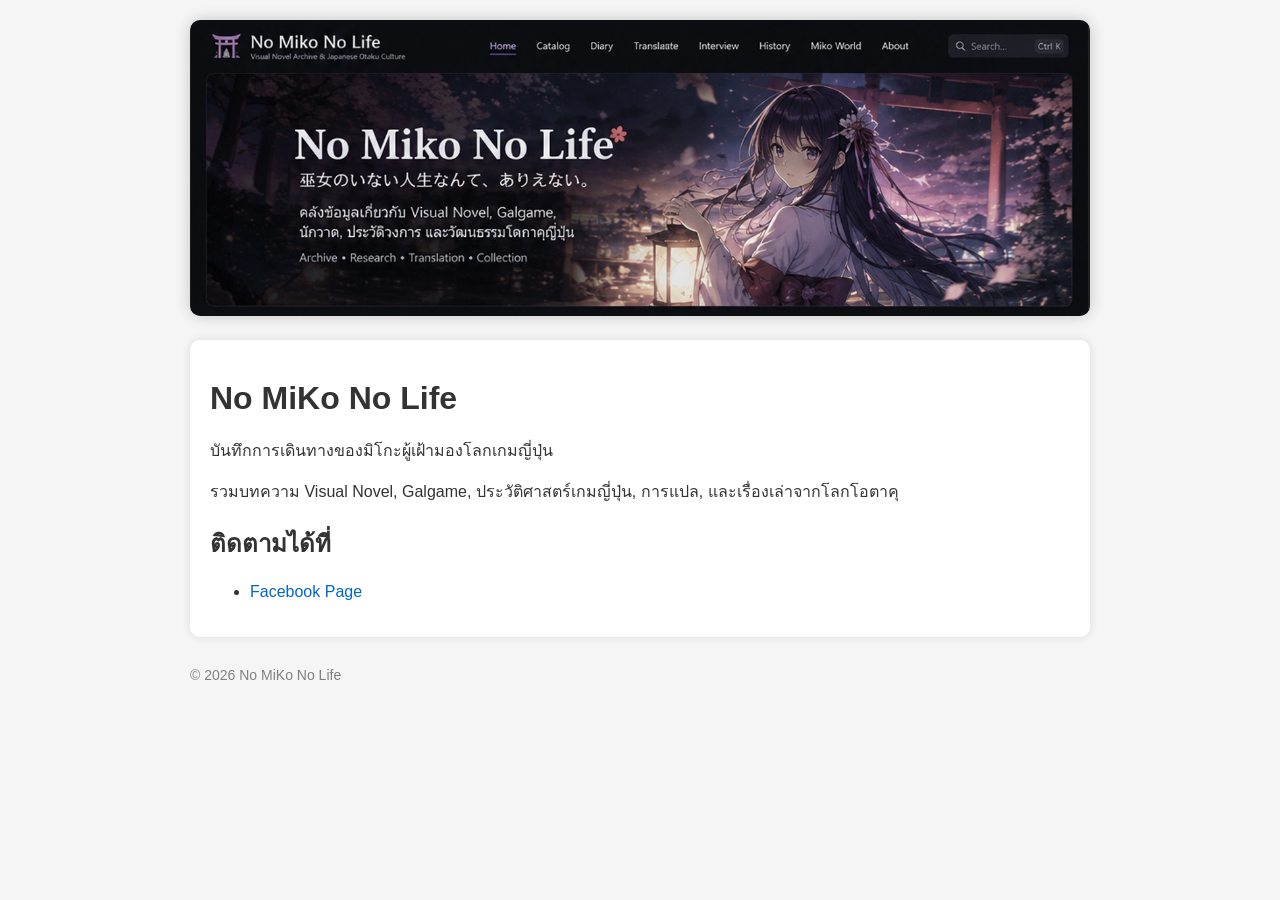
==== index.html @ 582529e1 "Add files via upload" ====
<!DOCTYPE html>
<html lang="th">

<head>
    <meta charset="utf-8">
    <meta name="viewport" content="width=device-width, initial-scale=1">

    <title>No MiKo No Life</title>

    <style>
        body {
            font-family: Tahoma, sans-serif;
            max-width: 900px;
            margin: auto;
            padding: 20px;
            background: #f5f5f5;
            color: #333;
        }

        .banner {
            width: 100%;
            border-radius: 10px;
            box-shadow: 0 0 15px rgba(0,0,0,0.2);
        }

        h1 {
            margin-top: 20px;
        }

        .card {
            background: white;
            padding: 20px;
            border-radius: 10px;
            margin-top: 20px;
            box-shadow: 0 0 10px rgba(0,0,0,0.1);
        }

        a {
            color: #0066cc;
            text-decoration: none;
        }

        a:hover {
            text-decoration: underline;
        }

        footer {
            margin-top: 30px;
            color: gray;
            font-size: 14px;
        }
    </style>
</head>

<body>

    <img src="miko.jpg" alt="No MiKo No Life" class="banner">

    <div class="card">
        <h1>No MiKo No Life</h1>

        <p>
            บันทึกการเดินทางของมิโกะผู้เฝ้ามองโลกเกมญี่ปุ่น
        </p>

        <p>
            รวมบทความ Visual Novel, Galgame,
            ประวัติศาสตร์เกมญี่ปุ่น, การแปล,
            และเรื่องเล่าจากโลกโอตาคุ
        </p>

        <h2>ติดตามได้ที่</h2>

        <ul>
            <li>
                <a href="https://www.facebook.com/nomikonolife" target="_blank">
                    Facebook Page
                </a>
            </li>
        </ul>
    </div>

    <footer>
        © 2026 No MiKo No Life
    </footer>

</body>

</html>
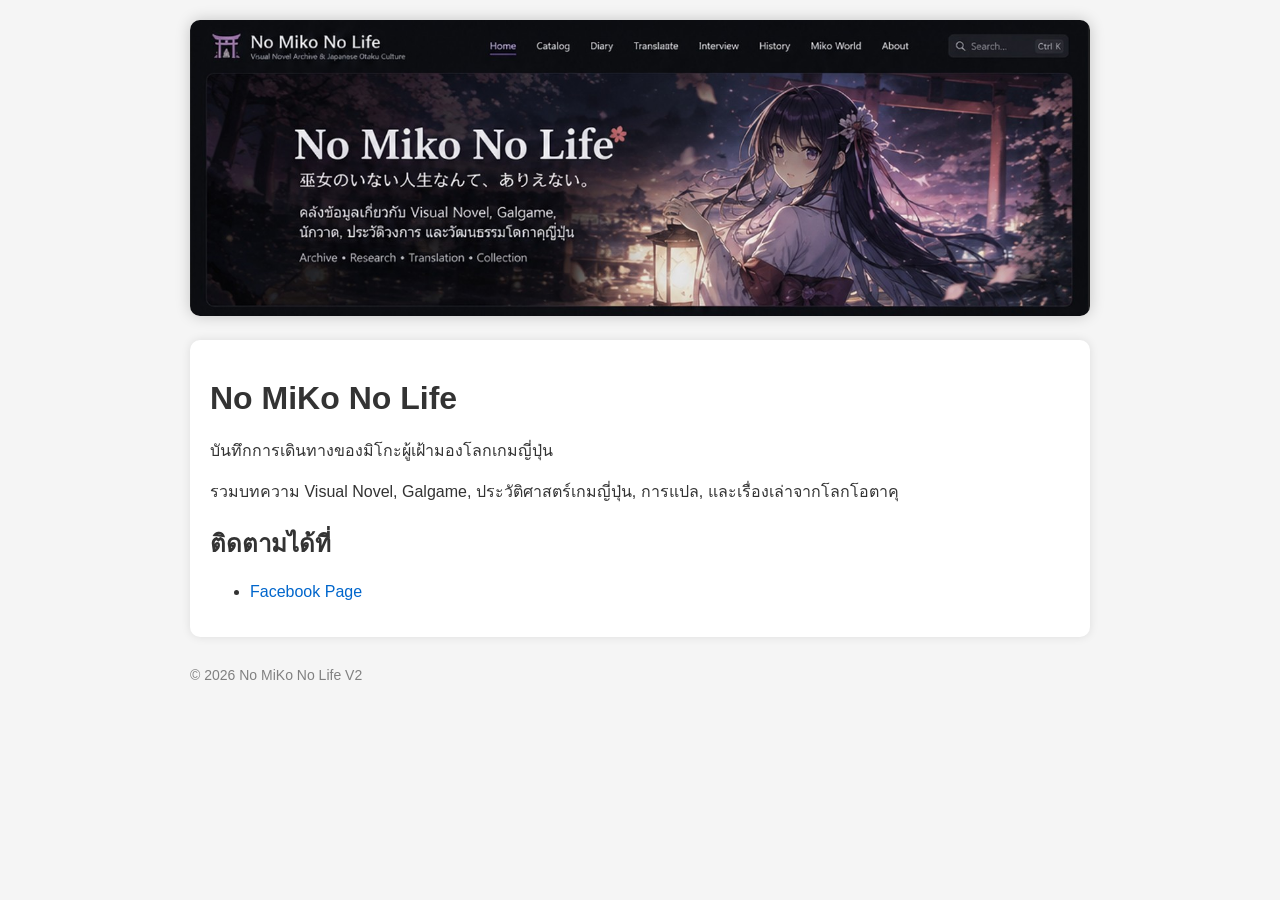
==== commit a3ebd97d: "Modify footer text in index.html Updated footer text to include 'V2'." ====
--- a/index.html
+++ b/index.html
@@ -81,9 +81,9 @@
     </div>
 
     <footer>
-        © 2026 No MiKo No Life
+        © 2026 No MiKo No Life V2
     </footer>
 
 </body>
 
-</html>+</html>
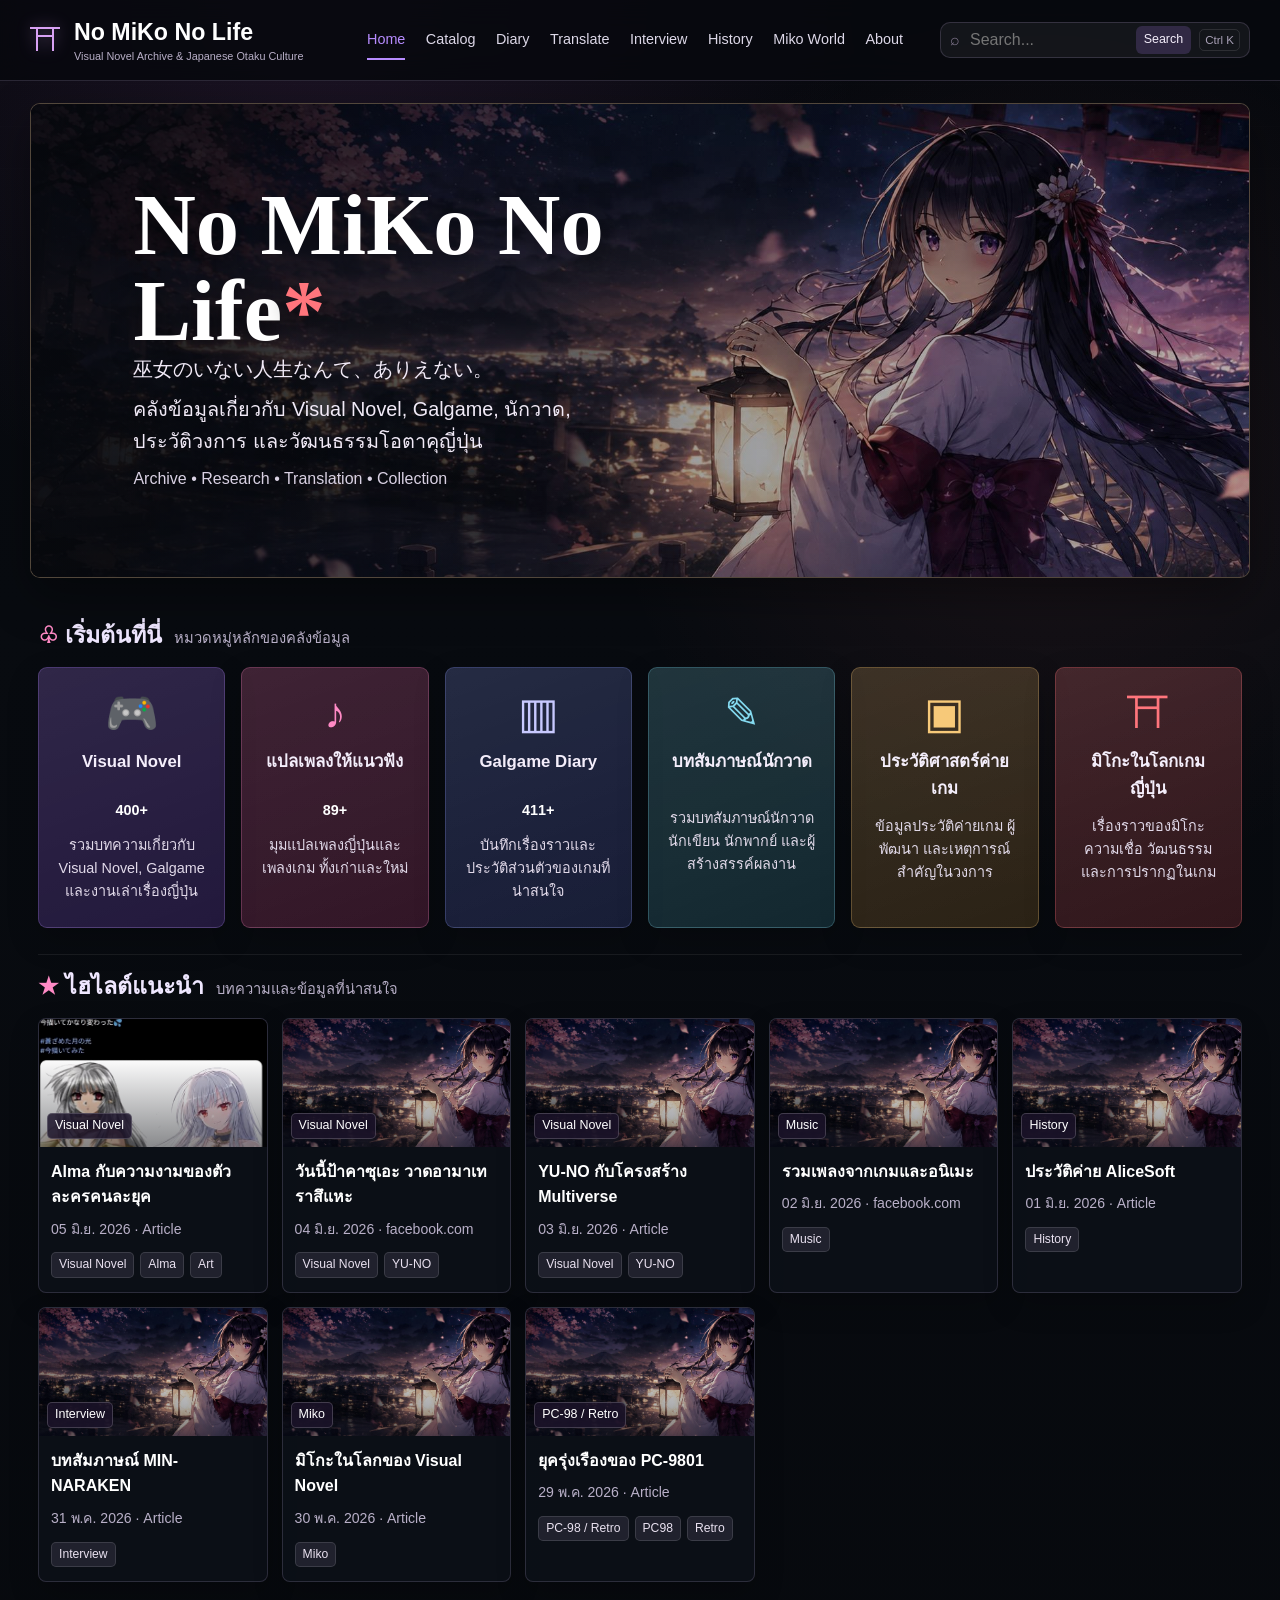
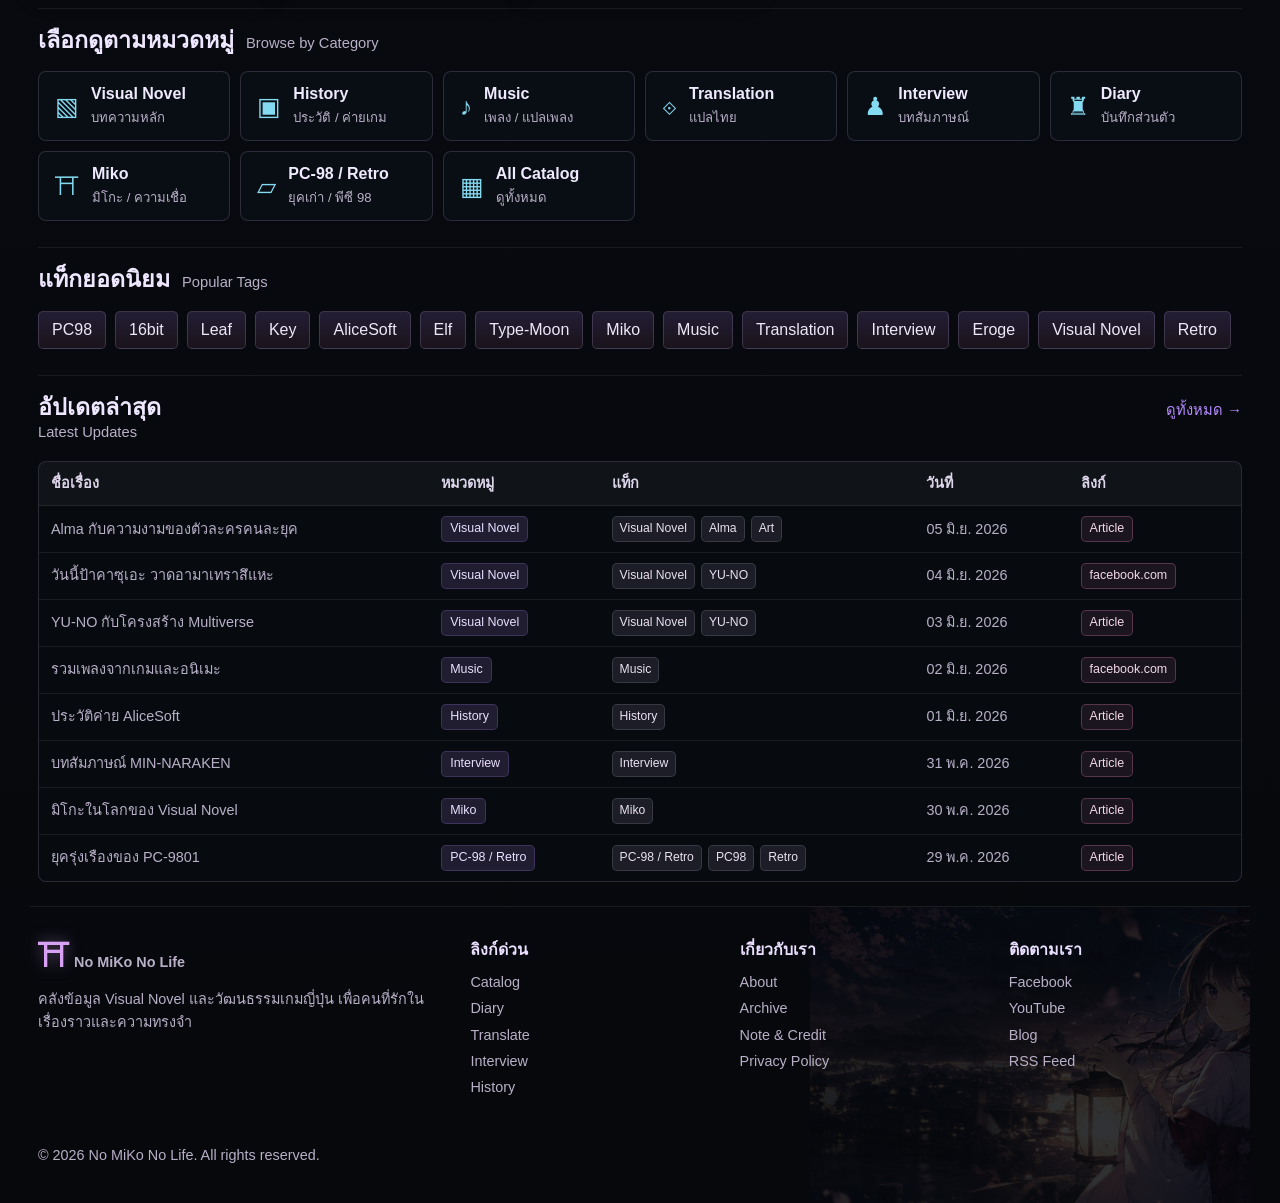
==== commit 9ef77951: "Add files via upload" ====
--- a/index.html
+++ b/index.html
@@ -1,89 +1,197 @@
-<!DOCTYPE html>
-<html lang="th">
-
-<head>
-    <meta charset="utf-8">
-    <meta name="viewport" content="width=device-width, initial-scale=1">
-
-    <title>No MiKo No Life</title>
-
-    <style>
-        body {
-            font-family: Tahoma, sans-serif;
-            max-width: 900px;
-            margin: auto;
-            padding: 20px;
-            background: #f5f5f5;
-            color: #333;
-        }
-
-        .banner {
-            width: 100%;
-            border-radius: 10px;
-            box-shadow: 0 0 15px rgba(0,0,0,0.2);
-        }
-
-        h1 {
-            margin-top: 20px;
-        }
-
-        .card {
-            background: white;
-            padding: 20px;
-            border-radius: 10px;
-            margin-top: 20px;
-            box-shadow: 0 0 10px rgba(0,0,0,0.1);
-        }
-
-        a {
-            color: #0066cc;
-            text-decoration: none;
-        }
-
-        a:hover {
-            text-decoration: underline;
-        }
-
-        footer {
-            margin-top: 30px;
-            color: gray;
-            font-size: 14px;
-        }
-    </style>
-</head>
-
-<body>
-
-    <img src="miko.jpg" alt="No MiKo No Life" class="banner">
-
-    <div class="card">
-        <h1>No MiKo No Life</h1>
-
-        <p>
-            บันทึกการเดินทางของมิโกะผู้เฝ้ามองโลกเกมญี่ปุ่น
-        </p>
-
-        <p>
-            รวมบทความ Visual Novel, Galgame,
-            ประวัติศาสตร์เกมญี่ปุ่น, การแปล,
-            และเรื่องเล่าจากโลกโอตาคุ
-        </p>
-
-        <h2>ติดตามได้ที่</h2>
-
-        <ul>
-            <li>
-                <a href="https://www.facebook.com/nomikonolife" target="_blank">
-                    Facebook Page
-                </a>
-            </li>
-        </ul>
-    </div>
-
-    <footer>
-        © 2026 No MiKo No Life V2
-    </footer>
-
-</body>
-
-</html>
+<!DOCTYPE html>
+<html lang="th">
+<head>
+    <meta charset="UTF-8">
+    <meta name="viewport" content="width=device-width, initial-scale=1">
+    <meta name="description" content="No MiKo No Life - Visual Novel Archive & Japanese Otaku Culture">
+    <title>No MiKo No Life</title>
+    <link rel="stylesheet" href="css/style.css">
+</head>
+<body data-page="home">
+    <header class="site-header">
+        <a class="brand" href="index.html">
+            <span class="brand-icon" aria-hidden="true">⛩</span>
+            <span>
+                <strong>No MiKo No Life</strong>
+                <small>Visual Novel Archive &amp; Japanese Otaku Culture</small>
+            </span>
+        </a>
+        <nav class="main-nav" aria-label="เมนูหลัก">
+            <a class="active" href="index.html">Home</a>
+            <a href="archive.html">Catalog</a>
+            <a href="archive.html?category=Diary">Diary</a>
+            <a href="archive.html?category=Translation">Translate</a>
+            <a href="archive.html?category=Interview">Interview</a>
+            <a href="archive.html?category=History">History</a>
+            <a href="archive.html?category=Miko">Miko World</a>
+            <a href="about.html">About</a>
+        </nav>
+        <form class="search-box" role="search">
+            <span aria-hidden="true">⌕</span>
+            <input id="site-search" type="search" placeholder="Search...">
+            <button type="submit">Search</button>
+            <kbd>Ctrl K</kbd>
+        </form>
+    </header>
+
+    <main class="page">
+        <section class="hero" aria-labelledby="hero-title">
+            <img src="img/miko.jpg" alt="No MiKo No Life hero banner">
+            <div class="hero-overlay"></div>
+            <div class="hero-copy">
+                <h1 id="hero-title">No MiKo No Life<span aria-hidden="true">*</span></h1>
+                <p class="jp-line">巫女のいない人生なんて、ありえない。</p>
+                <p>คลังข้อมูลเกี่ยวกับ Visual Novel, Galgame, นักวาด, ประวัติวงการ และวัฒนธรรมโอตาคุญี่ปุ่น</p>
+                <p class="archive-line">Archive • Research • Translation • Collection</p>
+            </div>
+        </section>
+
+        <section class="section start-section" aria-labelledby="start-title">
+            <div class="section-title">
+                <h2 id="start-title"><span aria-hidden="true">♧</span> เริ่มต้นที่นี่</h2>
+                <p>หมวดหมู่หลักของคลังข้อมูล</p>
+            </div>
+            <div class="start-grid">
+                <a class="start-card violet" href="archive.html?category=Visual%20Novel">
+                    <div class="start-icon" aria-hidden="true">🎮</div>
+                    <h3>Visual Novel</h3>
+                    <strong>400+</strong>
+                    <p>รวมบทความเกี่ยวกับ Visual Novel, Galgame และงานเล่าเรื่องญี่ปุ่น</p>
+                </a>
+                <a class="start-card pink" href="archive.html?category=Music">
+                    <div class="start-icon" aria-hidden="true">♪</div>
+                    <h3>แปลเพลงให้แนวฟัง</h3>
+                    <strong>89+</strong>
+                    <p>มุมแปลเพลงญี่ปุ่นและเพลงเกม ทั้งเก่าและใหม่</p>
+                </a>
+                <a class="start-card blue" href="archive.html?category=Diary">
+                    <div class="start-icon" aria-hidden="true">▥</div>
+                    <h3>Galgame Diary</h3>
+                    <strong>411+</strong>
+                    <p>บันทึกเรื่องราวและประวัติส่วนตัวของเกมที่น่าสนใจ</p>
+                </a>
+                <a class="start-card cyan" href="archive.html?category=Interview">
+                    <div class="start-icon" aria-hidden="true">✎</div>
+                    <h3>บทสัมภาษณ์นักวาด</h3>
+                    <p>รวมบทสัมภาษณ์นักวาด นักเขียน นักพากย์ และผู้สร้างสรรค์ผลงาน</p>
+                </a>
+                <a class="start-card gold" href="archive.html?category=History">
+                    <div class="start-icon" aria-hidden="true">▣</div>
+                    <h3>ประวัติศาสตร์ค่ายเกม</h3>
+                    <p>ข้อมูลประวัติค่ายเกม ผู้พัฒนา และเหตุการณ์สำคัญในวงการ</p>
+                </a>
+                <a class="start-card red" href="archive.html?category=Miko">
+                    <div class="start-icon" aria-hidden="true">⛩</div>
+                    <h3>มิโกะในโลกเกมญี่ปุ่น</h3>
+                    <p>เรื่องราวของมิโกะ ความเชื่อ วัฒนธรรม และการปรากฏในเกม</p>
+                </a>
+            </div>
+        </section>
+
+        <section class="section" aria-labelledby="highlight-title">
+            <div class="section-title">
+                <h2 id="highlight-title"><span aria-hidden="true">★</span> ไฮไลต์แนะนำ</h2>
+                <p>บทความและข้อมูลที่น่าสนใจ</p>
+            </div>
+            <div id="highlight-grid" class="highlight-grid"></div>
+        </section>
+
+        <section class="section" aria-labelledby="category-title">
+            <div class="section-title">
+                <h2 id="category-title">เลือกดูตามหมวดหมู่</h2>
+                <p>Browse by Category</p>
+            </div>
+            <div class="category-grid">
+                <a href="archive.html?category=Visual%20Novel"><span>▧</span><strong>Visual Novel</strong><small>บทความหลัก</small></a>
+                <a href="archive.html?category=History"><span>▣</span><strong>History</strong><small>ประวัติ / ค่ายเกม</small></a>
+                <a href="archive.html?category=Music"><span>♪</span><strong>Music</strong><small>เพลง / แปลเพลง</small></a>
+                <a href="archive.html?category=Translation"><span>⟐</span><strong>Translation</strong><small>แปลไทย</small></a>
+                <a href="archive.html?category=Interview"><span>♟</span><strong>Interview</strong><small>บทสัมภาษณ์</small></a>
+                <a href="archive.html?category=Diary"><span>♜</span><strong>Diary</strong><small>บันทึกส่วนตัว</small></a>
+                <a href="archive.html?category=Miko"><span>⛩</span><strong>Miko</strong><small>มิโกะ / ความเชื่อ</small></a>
+                <a href="archive.html?category=PC-98%20%2F%20Retro"><span>▱</span><strong>PC-98 / Retro</strong><small>ยุคเก่า / พีซี 98</small></a>
+                <a href="archive.html"><span>▦</span><strong>All Catalog</strong><small>ดูทั้งหมด</small></a>
+            </div>
+        </section>
+
+        <section class="section" aria-labelledby="tags-title">
+            <div class="section-title">
+                <h2 id="tags-title">แท็กยอดนิยม</h2>
+                <p>Popular Tags</p>
+            </div>
+            <div class="tag-cloud" aria-label="แท็กยอดนิยม">
+                <button type="button">PC98</button>
+                <button type="button">16bit</button>
+                <button type="button">Leaf</button>
+                <button type="button">Key</button>
+                <button type="button">AliceSoft</button>
+                <button type="button">Elf</button>
+                <button type="button">Type-Moon</button>
+                <button type="button">Miko</button>
+                <button type="button">Music</button>
+                <button type="button">Translation</button>
+                <button type="button">Interview</button>
+                <button type="button">Eroge</button>
+                <button type="button">Visual Novel</button>
+                <button type="button">Retro</button>
+            </div>
+        </section>
+
+        <section class="section" aria-labelledby="latest-title">
+            <div class="section-title with-link">
+                <div>
+                    <h2 id="latest-title">อัปเดตล่าสุด</h2>
+                    <p>Latest Updates</p>
+                </div>
+                <a href="archive.html">ดูทั้งหมด →</a>
+            </div>
+            <div class="table-wrap">
+                <table>
+                    <thead>
+                        <tr>
+                            <th>ชื่อเรื่อง</th>
+                            <th>หมวดหมู่</th>
+                            <th>แท็ก</th>
+                            <th>วันที่</th>
+                            <th>ลิงก์</th>
+                        </tr>
+                    </thead>
+                    <tbody id="latest-updates-body"></tbody>
+                </table>
+            </div>
+        </section>
+    </main>
+
+    <footer class="site-footer">
+        <div>
+            <a class="footer-brand" href="index.html"><span aria-hidden="true">⛩</span> No MiKo No Life</a>
+            <p>คลังข้อมูล Visual Novel และวัฒนธรรมเกมญี่ปุ่น เพื่อคนที่รักในเรื่องราวและความทรงจำ</p>
+        </div>
+        <div>
+            <h3>ลิงก์ด่วน</h3>
+            <a href="archive.html">Catalog</a>
+            <a href="archive.html?category=Diary">Diary</a>
+            <a href="archive.html?category=Translation">Translate</a>
+            <a href="archive.html?category=Interview">Interview</a>
+            <a href="archive.html?category=History">History</a>
+        </div>
+        <div>
+            <h3>เกี่ยวกับเรา</h3>
+            <a href="about.html">About</a>
+            <a href="archive.html">Archive</a>
+            <a href="#">Note &amp; Credit</a>
+            <a href="#">Privacy Policy</a>
+        </div>
+        <div>
+            <h3>ติดตามเรา</h3>
+            <a href="https://www.facebook.com/nomikonolife">Facebook</a>
+            <a href="#">YouTube</a>
+            <a href="#">Blog</a>
+            <a href="#">RSS Feed</a>
+        </div>
+        <p class="copyright">© 2026 No MiKo No Life. All rights reserved.</p>
+    </footer>
+
+    <script src="js/main.js"></script>
+</body>
+</html>
--- a/css/style.css
+++ b/css/style.css
@@ -0,0 +1,1387 @@
+:root {
+    color-scheme: dark;
+    --bg: #07090e;
+    --bg-2: #0d1118;
+    --panel: #10151f;
+    --panel-soft: #151926;
+    --line: rgba(221, 197, 255, 0.16);
+    --line-strong: rgba(250, 202, 133, 0.28);
+    --text: #f4eefb;
+    --muted: #b9b0c8;
+    --faint: #82788f;
+    --purple: #b78cff;
+    --pink: #ff8ac5;
+    --gold: #f7c979;
+    --red: #ff757c;
+    --cyan: #84daf0;
+    --shadow: 0 18px 46px rgba(0, 0, 0, 0.36);
+}
+
+* {
+    box-sizing: border-box;
+}
+
+html {
+    scroll-behavior: smooth;
+}
+
+body {
+    margin: 0;
+    min-width: 320px;
+    background:
+        radial-gradient(circle at 25% 0%, rgba(172, 86, 185, 0.13), transparent 34rem),
+        radial-gradient(circle at 82% 16%, rgba(255, 117, 124, 0.08), transparent 28rem),
+        linear-gradient(180deg, #07090e, #080b10 38rem, #06080c);
+    color: var(--text);
+    font-family: Tahoma, "Leelawadee UI", "Noto Sans Thai", sans-serif;
+    line-height: 1.6;
+}
+
+body::before {
+    content: "";
+    position: fixed;
+    inset: 0;
+    pointer-events: none;
+    opacity: 0.32;
+    background-image:
+        linear-gradient(rgba(255, 255, 255, 0.035) 1px, transparent 1px),
+        linear-gradient(90deg, rgba(255, 255, 255, 0.025) 1px, transparent 1px);
+    background-size: 42px 42px;
+    mask-image: linear-gradient(180deg, black, transparent 72%);
+}
+
+a {
+    color: inherit;
+    text-decoration: none;
+}
+
+button,
+input {
+    font: inherit;
+}
+
+.site-header {
+    position: sticky;
+    top: 0;
+    z-index: 20;
+    display: grid;
+    grid-template-columns: minmax(220px, 300px) 1fr minmax(250px, 310px);
+    gap: 18px;
+    align-items: center;
+    padding: 14px clamp(16px, 2.5vw, 30px);
+    border-bottom: 1px solid var(--line);
+    background: rgba(7, 9, 14, 0.88);
+    backdrop-filter: blur(14px);
+}
+
+.brand,
+.footer-brand {
+    display: inline-flex;
+    align-items: center;
+    gap: 12px;
+}
+
+.brand-icon,
+.footer-brand span {
+    color: #d8a1f4;
+    font-size: 2rem;
+    line-height: 1;
+    text-shadow: 0 0 16px rgba(216, 161, 244, 0.45);
+}
+
+.brand strong,
+.footer-brand {
+    display: block;
+    color: #fff;
+    font-size: 1.45rem;
+    font-weight: 700;
+    letter-spacing: 0;
+}
+
+.brand small {
+    display: block;
+    margin-top: -3px;
+    color: var(--muted);
+    font-size: 0.68rem;
+}
+
+.main-nav {
+    display: flex;
+    justify-content: center;
+    gap: clamp(10px, 1.6vw, 24px);
+}
+
+.main-nav a {
+    position: relative;
+    color: #ddd8e8;
+    font-size: 0.9rem;
+    white-space: nowrap;
+}
+
+.main-nav a::after {
+    content: "";
+    position: absolute;
+    right: 0;
+    bottom: -9px;
+    left: 0;
+    height: 2px;
+    background: transparent;
+}
+
+.main-nav a:hover,
+.main-nav a.active {
+    color: var(--purple);
+}
+
+.main-nav a.active::after {
+    background: var(--purple);
+}
+
+.search-box {
+    display: grid;
+    grid-template-columns: auto 1fr auto auto;
+    gap: 8px;
+    align-items: center;
+    min-height: 36px;
+    padding: 0 9px;
+    border: 1px solid var(--line);
+    border-radius: 10px;
+    background: rgba(255, 255, 255, 0.055);
+    color: var(--faint);
+}
+
+.search-box input {
+    min-width: 0;
+    border: 0;
+    outline: 0;
+    background: transparent;
+    color: var(--text);
+}
+
+.search-box button {
+    border: 0;
+    border-radius: 6px;
+    background: rgba(183, 140, 255, 0.18);
+    color: #f4eefb;
+    cursor: pointer;
+    padding: 4px 8px;
+    font-size: 0.78rem;
+}
+
+.search-box button:hover {
+    background: rgba(255, 138, 197, 0.22);
+}
+
+.search-box kbd {
+    border: 1px solid rgba(255, 255, 255, 0.11);
+    border-radius: 5px;
+    padding: 1px 5px;
+    color: #aaa2b8;
+    font-size: 0.72rem;
+    font-family: inherit;
+}
+
+.page {
+    width: min(1220px, calc(100% - 36px));
+    margin: 0 auto;
+}
+
+.hero {
+    position: relative;
+    min-height: 330px;
+    margin-top: 22px;
+    overflow: hidden;
+    border: 1px solid var(--line-strong);
+    border-radius: 10px;
+    background: var(--panel);
+    box-shadow: var(--shadow);
+}
+
+.hero img {
+    position: absolute;
+    inset: 0;
+    width: 100%;
+    height: 100%;
+    object-fit: cover;
+    object-position: center;
+}
+
+.hero-overlay {
+    position: absolute;
+    inset: 0;
+    background:
+        linear-gradient(90deg, rgba(7, 9, 14, 0.84), rgba(7, 9, 14, 0.28) 55%, rgba(7, 9, 14, 0.18)),
+        linear-gradient(0deg, rgba(7, 9, 14, 0.15), rgba(7, 9, 14, 0.08));
+}
+
+.hero-copy {
+    position: relative;
+    max-width: 690px;
+    padding: clamp(42px, 7vw, 78px) clamp(28px, 8vw, 122px);
+}
+
+.hero h1 {
+    margin: 0;
+    color: #fff;
+    font-family: Georgia, "Times New Roman", serif;
+    font-size: clamp(3rem, 7vw, 5.4rem);
+    line-height: 1;
+    letter-spacing: 0;
+    text-shadow: 0 6px 26px rgba(0, 0, 0, 0.52);
+}
+
+.hero h1 span {
+    color: var(--red);
+}
+
+.jp-line {
+    margin: 12px 0 8px;
+    color: #fff;
+    font-size: clamp(1.2rem, 2.3vw, 1.7rem);
+}
+
+.hero-copy p {
+    margin: 0 0 8px;
+    color: #f1eaf7;
+    font-size: clamp(1rem, 2vw, 1.24rem);
+}
+
+.archive-line {
+    color: #d9d1e3 !important;
+    font-size: 1rem !important;
+}
+
+.section {
+    padding: 26px 8px 0;
+}
+
+.section-title {
+    display: flex;
+    align-items: baseline;
+    gap: 12px;
+    margin-bottom: 16px;
+    border-top: 1px solid rgba(255, 255, 255, 0.07);
+    padding-top: 18px;
+}
+
+.start-section .section-title {
+    border-top: 0;
+}
+
+.section-title h2 {
+    margin: 0;
+    color: #efe7ff;
+    font-size: 1.45rem;
+    line-height: 1.2;
+}
+
+.section-title h2 span {
+    color: var(--pink);
+}
+
+.section-title p,
+.section-title a {
+    margin: 0;
+    color: var(--muted);
+    font-size: 0.92rem;
+}
+
+.section-title.with-link {
+    justify-content: space-between;
+}
+
+.section-title.with-link a {
+    color: var(--purple);
+}
+
+.start-grid {
+    display: grid;
+    grid-template-columns: repeat(6, minmax(0, 1fr));
+    gap: 16px;
+}
+
+.start-card {
+    min-height: 220px;
+    padding: 24px 18px;
+    border: 1px solid var(--line);
+    border-radius: 9px;
+    background: linear-gradient(160deg, rgba(255, 255, 255, 0.08), rgba(255, 255, 255, 0.02));
+    box-shadow: 0 12px 32px rgba(0, 0, 0, 0.2);
+    text-align: center;
+    text-decoration: none;
+}
+
+.start-card:hover {
+    transform: translateY(-2px);
+    border-color: rgba(255, 255, 255, 0.24);
+}
+
+.start-card h3 {
+    min-height: 46px;
+    margin: 14px 0 4px;
+    font-size: 1.05rem;
+}
+
+.start-card strong {
+    display: block;
+    color: #fff;
+    font-size: 0.9rem;
+}
+
+.start-card p {
+    margin: 12px 0 0;
+    color: #e1d9e9;
+    font-size: 0.9rem;
+}
+
+.start-icon {
+    color: var(--purple);
+    font-size: 2.7rem;
+    line-height: 1;
+}
+
+.start-card.violet { background-color: rgba(74, 39, 130, 0.36); border-color: rgba(183, 140, 255, 0.25); }
+.start-card.pink { background-color: rgba(128, 31, 78, 0.32); border-color: rgba(255, 138, 197, 0.25); }
+.start-card.blue { background-color: rgba(42, 53, 121, 0.34); border-color: rgba(152, 163, 255, 0.24); }
+.start-card.cyan { background-color: rgba(30, 91, 105, 0.32); border-color: rgba(132, 218, 240, 0.25); }
+.start-card.gold { background-color: rgba(122, 83, 23, 0.28); border-color: rgba(247, 201, 121, 0.27); }
+.start-card.red { background-color: rgba(126, 36, 42, 0.32); border-color: rgba(255, 117, 124, 0.27); }
+
+.pink .start-icon { color: var(--pink); }
+.blue .start-icon { color: #c8c9ff; }
+.cyan .start-icon { color: var(--cyan); }
+.gold .start-icon { color: var(--gold); }
+.red .start-icon { color: var(--red); }
+
+.highlight-grid {
+    display: grid;
+    grid-template-columns: repeat(5, minmax(0, 1fr));
+    gap: 14px;
+}
+
+.article-card {
+    overflow: hidden;
+    border: 1px solid var(--line);
+    border-radius: 8px;
+    background: rgba(13, 17, 24, 0.84);
+    box-shadow: 0 12px 30px rgba(0, 0, 0, 0.2);
+}
+
+.thumb {
+    position: relative;
+    height: 128px;
+    overflow: hidden;
+    background: #1a1520;
+}
+
+.thumb img {
+    width: 100%;
+    height: 100%;
+    object-fit: cover;
+    filter: saturate(0.92) contrast(1.05);
+}
+
+.thumb::after {
+    content: "";
+    position: absolute;
+    inset: 0;
+    background: linear-gradient(0deg, rgba(7, 9, 14, 0.48), transparent 70%);
+}
+
+.badge {
+    position: absolute;
+    bottom: 8px;
+    left: 8px;
+    z-index: 1;
+    border: 1px solid rgba(255, 255, 255, 0.18);
+    border-radius: 5px;
+    padding: 2px 7px;
+    background: rgba(28, 20, 42, 0.84);
+    color: #fff;
+    font-size: 0.78rem;
+}
+
+.article-body {
+    padding: 12px 12px 14px;
+}
+
+.article-body h3 {
+    margin: 0 0 8px;
+    color: #fff;
+    font-size: 1rem;
+}
+
+.article-body p {
+    margin: 0 0 12px;
+    color: var(--muted);
+    font-size: 0.88rem;
+}
+
+.mini-tags,
+.table-tags {
+    display: flex;
+    flex-wrap: wrap;
+    gap: 6px;
+}
+
+.mini-tags span,
+.mini-tags a,
+.table-tags span,
+.table-tags a {
+    border: 1px solid rgba(255, 255, 255, 0.12);
+    border-radius: 5px;
+    padding: 2px 7px;
+    background: rgba(221, 197, 255, 0.1);
+    color: #e9e1f0;
+    font-size: 0.76rem;
+}
+
+.badge-inline {
+    display: inline-flex;
+    border: 1px solid rgba(183, 140, 255, 0.2);
+    border-radius: 5px;
+    padding: 2px 8px;
+    background: rgba(183, 140, 255, 0.14);
+    color: #eadfff;
+    font-size: 0.78rem;
+}
+
+.link-kind {
+    display: inline-flex;
+    width: fit-content;
+    border: 1px solid rgba(255, 138, 197, 0.28);
+    border-radius: 5px;
+    padding: 2px 8px;
+    background: rgba(255, 138, 197, 0.08);
+    color: #f3d9e8;
+    font-size: 0.78rem;
+}
+
+.category-grid {
+    display: grid;
+    grid-template-columns: repeat(6, minmax(0, 1fr));
+    gap: 10px;
+}
+
+.category-grid a {
+    display: grid;
+    grid-template-columns: auto 1fr;
+    gap: 2px 12px;
+    align-items: center;
+    min-height: 70px;
+    padding: 12px 16px;
+    border: 1px solid var(--line);
+    border-radius: 8px;
+    background: rgba(12, 16, 24, 0.72);
+}
+
+.category-grid a:hover {
+    border-color: rgba(183, 140, 255, 0.45);
+    background: rgba(34, 24, 48, 0.82);
+}
+
+.category-grid span {
+    grid-row: span 2;
+    color: var(--cyan);
+    font-size: 1.55rem;
+}
+
+.category-grid strong {
+    color: #f0eaff;
+    line-height: 1.15;
+}
+
+.category-grid small {
+    color: var(--muted);
+    font-size: 0.82rem;
+}
+
+.tag-cloud {
+    display: flex;
+    flex-wrap: wrap;
+    gap: 9px;
+}
+
+.tag-cloud button {
+    border: 1px solid rgba(221, 197, 255, 0.18);
+    border-radius: 5px;
+    padding: 5px 13px;
+    background: linear-gradient(180deg, rgba(183, 140, 255, 0.16), rgba(255, 138, 197, 0.08));
+    color: #eee7f8;
+    cursor: pointer;
+}
+
+.tag-cloud button:hover,
+.tag-cloud button.active {
+    border-color: rgba(255, 138, 197, 0.6);
+    color: #fff;
+}
+
+.table-wrap {
+    overflow-x: auto;
+    border: 1px solid var(--line);
+    border-radius: 8px;
+    background: rgba(9, 13, 19, 0.72);
+}
+
+.page-hero {
+    margin-top: 24px;
+    padding: clamp(28px, 5vw, 56px);
+    border: 1px solid var(--line);
+    border-radius: 10px;
+    background:
+        linear-gradient(120deg, rgba(183, 140, 255, 0.17), rgba(255, 117, 124, 0.08)),
+        rgba(12, 16, 24, 0.78);
+    box-shadow: var(--shadow);
+}
+
+.page-hero .kicker {
+    margin: 0 0 8px;
+    color: var(--gold);
+    font-family: Georgia, "Times New Roman", serif;
+    letter-spacing: 0.12em;
+    text-transform: uppercase;
+}
+
+.page-hero h1 {
+    margin: 0;
+    color: #fff;
+    font-family: Georgia, "Times New Roman", serif;
+    font-size: clamp(2.2rem, 5vw, 4.2rem);
+    line-height: 1.05;
+}
+
+.page-hero p:last-child {
+    max-width: 760px;
+    margin: 12px 0 0;
+    color: var(--muted);
+    font-size: 1.05rem;
+}
+
+.archive-panel {
+    display: grid;
+    grid-template-columns: minmax(240px, 360px) 1fr;
+    gap: 16px;
+    align-items: end;
+    margin-top: 18px;
+    padding: 16px;
+    border: 1px solid var(--line);
+    border-radius: 8px;
+    background: rgba(12, 16, 24, 0.78);
+}
+
+.archive-search {
+    display: grid;
+    gap: 6px;
+    color: var(--gold);
+    font-weight: 700;
+}
+
+.archive-search input {
+    min-height: 42px;
+    border: 1px solid var(--line);
+    border-radius: 8px;
+    background: rgba(255, 255, 255, 0.055);
+    color: var(--text);
+    padding: 8px 11px;
+    outline: 0;
+}
+
+.archive-search input:focus {
+    border-color: rgba(183, 140, 255, 0.58);
+}
+
+.filter-row {
+    display: flex;
+    flex-wrap: wrap;
+    gap: 8px;
+}
+
+.filter-row button {
+    border: 1px solid var(--line);
+    border-radius: 6px;
+    padding: 7px 11px;
+    background: rgba(221, 197, 255, 0.08);
+    color: var(--text);
+    cursor: pointer;
+}
+
+.filter-row button:hover,
+.filter-row button.active {
+    border-color: rgba(255, 138, 197, 0.58);
+    background: rgba(255, 138, 197, 0.14);
+    color: #fff;
+}
+
+.article-list {
+    display: grid;
+    gap: 12px;
+}
+
+.archive-result-count {
+    margin: 0 0 14px;
+    color: var(--muted);
+    font-size: 0.92rem;
+}
+
+.article-row {
+    display: grid;
+    grid-template-columns: 150px 1fr auto;
+    gap: 16px;
+    align-items: start;
+    padding: 16px;
+    border: 1px solid var(--line);
+    border-radius: 8px;
+    background: rgba(12, 16, 24, 0.74);
+}
+
+.article-row-thumb {
+    display: block;
+    overflow: hidden;
+    border: 1px solid var(--line);
+    border-radius: 7px;
+    aspect-ratio: 16 / 9;
+    background: #14101c;
+}
+
+.article-row-thumb img {
+    width: 100%;
+    height: 100%;
+    object-fit: cover;
+}
+
+.article-row h3 {
+    margin: 8px 0 6px;
+    color: #fff;
+    font-size: 1.1rem;
+}
+
+.article-row p {
+    margin: 0 0 10px;
+    color: var(--muted);
+}
+
+.article-row time {
+    color: var(--gold);
+    white-space: nowrap;
+    font-size: 0.88rem;
+}
+
+.prose-panel {
+    max-width: 880px;
+    border-left: 3px solid var(--pink);
+    padding: 24px;
+    background: linear-gradient(90deg, rgba(255, 138, 197, 0.11), rgba(255, 255, 255, 0.02));
+}
+
+.prose-panel p {
+    margin: 0 0 14px;
+    color: var(--muted);
+}
+
+.article-page {
+    width: min(1100px, calc(100% - 48px));
+    max-width: 1100px;
+    margin: 0 auto;
+    padding: 2rem 1.5rem;
+}
+
+.article-meta-wrap {
+    margin-top: 0;
+}
+
+.article-hero-card {
+    position: relative;
+    display: flex;
+    width: 100%;
+    max-width: 1100px;
+    min-height: 320px;
+    align-items: end;
+    overflow: hidden;
+    border: 1px solid var(--line);
+    border-radius: 10px;
+    background-color: #14101c;
+    background-position: center;
+    background-repeat: no-repeat;
+    background-size: cover;
+    box-shadow: var(--shadow);
+}
+
+.article-hero-card.contain-image {
+    background-color: #111;
+    background-position: center;
+    background-repeat: no-repeat;
+    background-size: contain;
+}
+
+.article-hero-overlay {
+    position: absolute;
+    inset: 0;
+    background:
+        linear-gradient(rgba(0, 0, 0, 0.7), rgba(0, 0, 0, 0.62)),
+        linear-gradient(90deg, rgba(18, 7, 26, 0.78), rgba(36, 12, 48, 0.46), rgba(5, 5, 8, 0.66));
+}
+
+.article-hero-content {
+    position: relative;
+    width: min(860px, 100%);
+    padding: clamp(22px, 4vw, 40px);
+}
+
+.article-hero-content h1 {
+    margin: 12px 0 10px;
+    color: #fff;
+    font-family: Georgia, "Times New Roman", serif;
+    font-size: clamp(2.4rem, 5vw, 4.2rem);
+    line-height: 1.08;
+    text-shadow: 0 3px 10px rgba(0, 0, 0, 0.92), 0 0 28px rgba(0, 0, 0, 0.8);
+}
+
+.article-hero-content p {
+    max-width: 860px;
+    margin: 0;
+    color: #e8dfef;
+    font-size: 1rem;
+    line-height: 1.7;
+    display: -webkit-box;
+    overflow: hidden;
+    -webkit-box-orient: vertical;
+    -webkit-line-clamp: 2;
+}
+
+.article-category-pill,
+.article-tags a {
+    display: inline-flex;
+    width: fit-content;
+    border: 1px solid rgba(255, 255, 255, 0.16);
+    border-radius: 999px;
+    background: rgba(20, 16, 32, 0.64);
+    color: #f2eaff;
+    text-decoration: none;
+}
+
+.article-category-pill {
+    padding: 3px 10px;
+    font-size: 0.78rem;
+    font-weight: 700;
+}
+
+.article-detail-line {
+    display: flex;
+    flex-wrap: wrap;
+    gap: 10px 14px;
+    align-items: center;
+    margin-top: 16px;
+}
+
+.article-detail-line + p {
+    margin-top: 12px;
+}
+
+.article-detail-line time {
+    color: var(--gold);
+    font-size: 0.9rem;
+}
+
+.article-detail-line small {
+    color: #d8cee4;
+    font-size: 0.82rem;
+}
+
+.article-detail-category {
+    display: inline-flex;
+    border: 1px solid rgba(183, 140, 255, 0.28);
+    border-radius: 999px;
+    padding: 2px 9px;
+    background: rgba(183, 140, 255, 0.1);
+    color: #f2eaff;
+    font-size: 0.78rem;
+    font-weight: 700;
+    text-decoration: none;
+}
+
+.article-detail-category:hover {
+    border-color: rgba(255, 138, 197, 0.5);
+    color: #fff;
+}
+
+.article-tags {
+    display: flex;
+    flex-wrap: wrap;
+    gap: 6px;
+}
+
+.article-tags a {
+    padding: 2px 8px;
+    color: #e9e1f0;
+    font-size: 0.72rem;
+}
+
+.article-back-row {
+    max-width: 860px;
+    margin: 1.5rem auto 0;
+}
+
+.back-link {
+    display: inline-flex;
+    border: 1px solid rgba(183, 140, 255, 0.24);
+    border-radius: 999px;
+    padding: 5px 11px;
+    background: rgba(183, 140, 255, 0.08);
+    color: var(--purple);
+    font-size: 0.86rem;
+    font-weight: 700;
+}
+
+.back-link:hover {
+    border-color: rgba(255, 138, 197, 0.42);
+    color: #fff;
+}
+
+.article-meta-panel {
+    max-width: 900px;
+    margin: 24px auto 0;
+    padding: 24px;
+    border: 1px solid var(--line);
+    border-radius: 10px;
+    background: rgba(12, 16, 24, 0.82);
+}
+
+.article-meta-panel h1 {
+    margin: 0 0 10px;
+    color: #fff;
+    font-family: Georgia, "Times New Roman", serif;
+    font-size: clamp(2rem, 4vw, 3rem);
+    line-height: 1.12;
+}
+
+.article-meta-panel p {
+    color: var(--muted);
+}
+
+.article-content,
+.markdown-body {
+    max-width: 860px;
+    margin: 28px auto 0;
+    padding: clamp(20px, 3vw, 28px);
+    border: 1px solid var(--line);
+    border-radius: 10px;
+    background: rgba(12, 16, 24, 0.72);
+    line-height: 1.9;
+    font-size: 18px;
+}
+
+.markdown-body h1,
+.markdown-body h2,
+.markdown-body h3 {
+    color: #fff;
+    font-family: Georgia, "Times New Roman", serif;
+    line-height: 1.2;
+}
+
+.markdown-body h1 {
+    margin: 0 0 16px;
+    font-size: 2rem;
+}
+
+.markdown-body h2 {
+    margin: 3rem 0 10px;
+    color: var(--gold);
+    font-size: 1.55rem;
+}
+
+.markdown-body h3 {
+    margin: 2.2rem 0 10px;
+    color: #f1e6ff;
+    font-size: 1.25rem;
+}
+
+.markdown-body p,
+.markdown-body li {
+    color: #d9d1e3;
+    font-size: 18px;
+}
+
+.markdown-body p {
+    margin: 0 0 1.2rem;
+}
+
+.markdown-body a {
+    color: var(--pink);
+    text-decoration: underline;
+    text-decoration-color: rgba(255, 138, 197, 0.45);
+    text-underline-offset: 0.18em;
+}
+
+.markdown-body a:hover {
+    color: #fff;
+    text-decoration-color: rgba(255, 255, 255, 0.72);
+}
+
+.markdown-body blockquote {
+    margin: 1.6rem 0;
+    padding: 1rem 1.15rem;
+    border-left: 4px solid rgba(183, 140, 255, 0.82);
+    border-radius: 0 10px 10px 0;
+    background: rgba(72, 38, 105, 0.24);
+    color: #e7def0;
+}
+
+.markdown-body blockquote p:last-child {
+    margin-bottom: 0;
+}
+
+.markdown-body hr {
+    height: 1px;
+    margin: 2.4rem 0;
+    border: 0;
+    background: rgba(183, 140, 255, 0.32);
+}
+
+.markdown-body ul,
+.markdown-body ol {
+    margin: 0 0 1.4rem 2rem;
+    padding: 0;
+}
+
+.markdown-body li {
+    margin-bottom: 0.45rem;
+}
+
+.article-content img,
+.markdown-body img {
+    display: block;
+    width: 100%;
+    max-width: 720px;
+    height: auto;
+    margin: 2rem auto;
+    border: 1px solid var(--line);
+    border-radius: 12px;
+    background: #111;
+}
+
+.article-info-card {
+    display: grid;
+    grid-template-columns: repeat(4, minmax(0, 1fr));
+    gap: 14px;
+    margin: 28px 0 24px;
+    padding: 16px;
+    border: 1px solid rgba(183, 140, 255, 0.22);
+    border-radius: 10px;
+    background: rgba(28, 18, 40, 0.58);
+}
+
+.article-info-card div {
+    min-width: 0;
+}
+
+.article-info-card span,
+.article-info-card small {
+    display: block;
+    margin-bottom: 4px;
+    color: var(--muted);
+    font-size: 0.78rem;
+}
+
+.article-info-card strong,
+.article-info-card a {
+    color: #fff;
+    font-size: 0.92rem;
+    text-decoration: none;
+}
+
+.article-info-tags {
+    display: flex;
+    flex-wrap: wrap;
+    gap: 5px;
+}
+
+.article-info-tags a {
+    padding: 2px 7px;
+    border: 1px solid rgba(183, 140, 255, 0.24);
+    border-radius: 999px;
+    background: rgba(183, 140, 255, 0.09);
+    color: #eadfff;
+    font-size: 0.75rem;
+}
+
+.article-toc {
+    max-width: 860px;
+    margin: 2rem auto;
+    padding: 18px 20px;
+    border: 1px solid rgba(183, 140, 255, 0.24);
+    border-radius: 10px;
+    background: rgba(18, 14, 28, 0.82);
+}
+
+.article-toc h2,
+.related-articles h2 {
+    margin: 0 0 12px;
+    color: #fff;
+    font-family: inherit;
+    font-size: 1rem;
+}
+
+.article-toc ul {
+    margin: 0;
+    padding-left: 1.2rem;
+}
+
+.article-toc li {
+    margin-bottom: 0.45rem;
+    font-size: 0.96rem;
+}
+
+.article-toc a {
+    color: #e7d8ff;
+    text-decoration: none;
+}
+
+.article-toc a:hover {
+    color: #fff;
+}
+
+.article-share {
+    display: flex;
+    flex-wrap: wrap;
+    gap: 8px;
+    align-items: center;
+    margin: 36px 0 0;
+    padding-top: 20px;
+    border-top: 1px solid rgba(183, 140, 255, 0.18);
+}
+
+.article-share span {
+    margin-right: 4px;
+    color: var(--muted);
+    font-size: 0.86rem;
+}
+
+.article-share button {
+    border: 1px solid rgba(183, 140, 255, 0.28);
+    border-radius: 999px;
+    padding: 7px 12px;
+    background: rgba(183, 140, 255, 0.09);
+    color: #f1e8ff;
+    cursor: pointer;
+}
+
+.article-share button:hover {
+    border-color: rgba(255, 138, 197, 0.5);
+    color: #fff;
+}
+
+.related-articles {
+    margin-top: 38px;
+}
+
+.related-grid {
+    display: grid;
+    grid-template-columns: repeat(2, minmax(0, 1fr));
+    gap: 12px;
+}
+
+.related-grid article {
+    border: 1px solid var(--line);
+    border-radius: 10px;
+    background: rgba(18, 22, 32, 0.74);
+}
+
+.related-grid a {
+    display: block;
+    height: 100%;
+    padding: 14px;
+    color: inherit;
+    text-decoration: none;
+}
+
+.related-grid span {
+    color: var(--pink);
+    font-size: 0.75rem;
+    font-weight: 700;
+}
+
+.related-grid h3 {
+    margin: 7px 0 6px;
+    color: #fff;
+    font-family: inherit;
+    font-size: 1rem;
+}
+
+.related-grid p {
+    margin: 0;
+    color: var(--muted);
+    font-size: 0.9rem;
+    line-height: 1.55;
+}
+
+.article-navigation {
+    display: grid;
+    grid-template-columns: repeat(2, minmax(0, 1fr));
+    gap: 12px;
+    margin-top: 28px;
+}
+
+.article-navigation a,
+.article-navigation > span {
+    min-height: 86px;
+    padding: 14px;
+    border: 1px solid rgba(183, 140, 255, 0.22);
+    border-radius: 10px;
+    background: rgba(18, 14, 28, 0.72);
+    text-decoration: none;
+}
+
+.article-navigation a:last-child {
+    text-align: right;
+}
+
+.article-navigation span {
+    display: block;
+    color: var(--muted);
+    font-size: 0.8rem;
+}
+
+.article-navigation strong {
+    display: block;
+    margin-top: 6px;
+    color: #fff;
+    font-size: 0.95rem;
+    line-height: 1.35;
+}
+
+table {
+    width: 100%;
+    min-width: 760px;
+    border-collapse: collapse;
+}
+
+th,
+td {
+    padding: 10px 12px;
+    border-bottom: 1px solid rgba(255, 255, 255, 0.07);
+    color: var(--muted);
+    font-size: 0.9rem;
+    text-align: left;
+    vertical-align: middle;
+}
+
+th {
+    color: #ddd5ea;
+    background: rgba(255, 255, 255, 0.035);
+    font-weight: 700;
+}
+
+tbody tr:last-child td {
+    border-bottom: 0;
+}
+
+tbody tr:hover {
+    background: rgba(183, 140, 255, 0.06);
+}
+
+.empty {
+    padding: 18px;
+    border: 1px solid var(--line);
+    border-radius: 8px;
+    color: var(--muted);
+    background: rgba(12, 16, 24, 0.72);
+}
+
+.pagination {
+    display: flex;
+    flex-wrap: wrap;
+    justify-content: center;
+    gap: 8px;
+    margin-top: 18px;
+}
+
+.pagination button {
+    min-width: 38px;
+    border: 1px solid var(--line);
+    border-radius: 7px;
+    padding: 7px 11px;
+    background: rgba(221, 197, 255, 0.08);
+    color: var(--text);
+    cursor: pointer;
+}
+
+.pagination button:hover:not(:disabled),
+.pagination button.active {
+    border-color: rgba(255, 138, 197, 0.62);
+    background: linear-gradient(180deg, rgba(183, 140, 255, 0.26), rgba(255, 138, 197, 0.18));
+    color: #fff;
+}
+
+.pagination button:disabled {
+    cursor: not-allowed;
+    opacity: 0.45;
+}
+
+.site-footer {
+    position: relative;
+    display: grid;
+    grid-template-columns: 1.7fr repeat(3, 1fr);
+    gap: 36px;
+    width: min(1220px, calc(100% - 36px));
+    margin: 24px auto 0;
+    padding: 30px 8px 36px;
+    border-top: 1px solid rgba(255, 255, 255, 0.08);
+    overflow: hidden;
+}
+
+.site-footer::after {
+    content: "";
+    position: absolute;
+    right: 0;
+    bottom: 0;
+    width: min(440px, 48%);
+    height: 100%;
+    opacity: 0.18;
+    background: url("../img/miko.jpg") center / cover no-repeat;
+    pointer-events: none;
+}
+
+.site-footer > * {
+    position: relative;
+    z-index: 1;
+}
+
+.site-footer p,
+.site-footer a {
+    color: var(--muted);
+    font-size: 0.9rem;
+}
+
+.site-footer h3 {
+    margin: 0 0 9px;
+    color: #eadfff;
+    font-size: 1rem;
+}
+
+.site-footer a {
+    display: block;
+    margin: 3px 0;
+}
+
+.site-footer a:hover {
+    color: var(--purple);
+}
+
+.copyright {
+    grid-column: 1 / -1;
+    margin: 6px 0 0;
+}
+
+@media (max-width: 1080px) {
+    .site-header {
+        grid-template-columns: 1fr;
+    }
+
+    .main-nav {
+        justify-content: flex-start;
+        overflow-x: auto;
+        padding-bottom: 4px;
+    }
+
+    .search-box {
+        max-width: 420px;
+    }
+
+    .start-grid,
+    .category-grid {
+        grid-template-columns: repeat(3, minmax(0, 1fr));
+    }
+
+    .highlight-grid {
+        grid-template-columns: repeat(2, minmax(0, 1fr));
+    }
+}
+
+@media (max-width: 720px) {
+    .page,
+    .site-footer {
+        width: min(100% - 24px, 1220px);
+    }
+
+    .hero {
+        min-height: 440px;
+    }
+
+    .hero-copy {
+        padding: 44px 22px;
+    }
+
+    .hero-overlay {
+        background: linear-gradient(90deg, rgba(7, 9, 14, 0.88), rgba(7, 9, 14, 0.44));
+    }
+
+    .section {
+        padding-inline: 0;
+    }
+
+    .section-title {
+        align-items: flex-start;
+        flex-direction: column;
+        gap: 4px;
+    }
+
+    .start-grid,
+    .highlight-grid,
+    .category-grid,
+    .site-footer,
+    .archive-panel,
+    .article-row,
+    .article-meta-wrap {
+        grid-template-columns: 1fr;
+    }
+
+    .article-row time {
+        white-space: normal;
+    }
+
+    .article-page {
+        width: min(100% - 24px, 1100px);
+        padding: 1.2rem 0;
+    }
+
+    .article-hero-card {
+        min-height: 260px;
+    }
+
+    .article-hero-content {
+        padding: 22px;
+    }
+
+    .article-hero-content h1 {
+        font-size: clamp(2rem, 10vw, 3rem);
+    }
+
+    .markdown-body {
+        margin-top: 22px;
+        padding: 18px;
+    }
+
+    .article-info-card,
+    .related-grid,
+    .article-navigation {
+        grid-template-columns: 1fr;
+    }
+
+    .article-navigation a:last-child {
+        text-align: left;
+    }
+
+    .article-share {
+        align-items: flex-start;
+        flex-direction: column;
+    }
+
+    .search-box {
+        grid-template-columns: auto 1fr auto;
+    }
+
+    .search-box kbd {
+        display: none;
+    }
+}
